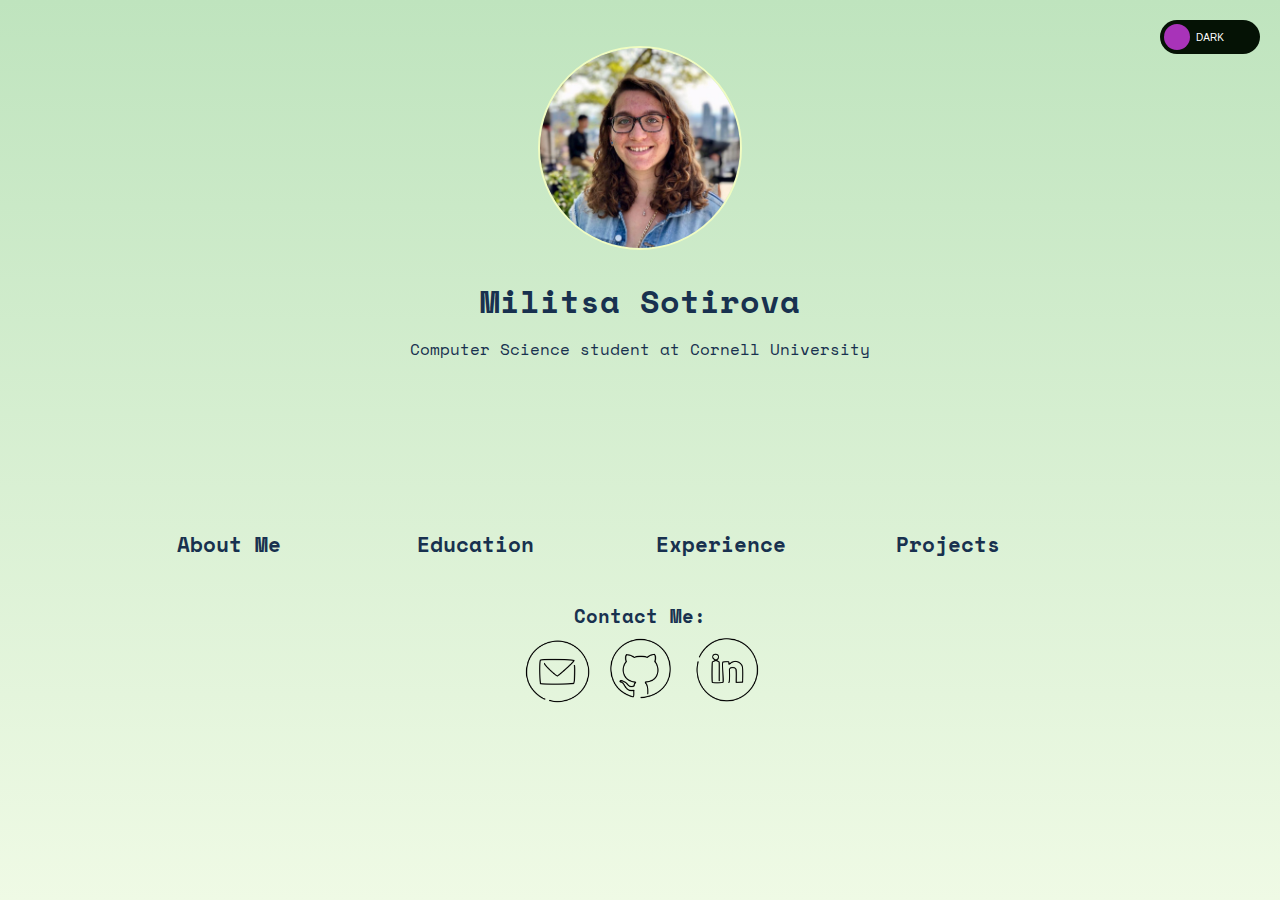
==== index.html @ 8939e17a "more logs" ====
<!DOCTYPE html>
<html lang="en">

<head>
    <title>Militsa Sotirova</title>
    <link href="https://fonts.googleapis.com/css?family=Space+Mono:400,400i&display=swap" rel="stylesheet">
    <link href="./styles/light-home.css" rel="stylesheet" id="theme-link">
    <link href="./styles/toggle.css" rel="stylesheet">
</head>

<body id="body">
    <label class="switch">
        <input type="checkbox" id="togBtn">
        <div class="slider round">
            <span class="light">LIGHT</span>
            <span class="dark">DARK</span>
        </div>
    </label>

    <div class="centerpiece">
        <img src="./images/face.jpg" alt="headshot">
        <h1>Militsa Sotirova</h1>
        <p>Computer Science student at Cornell University</p>
    </div>

    <div class="grid-container">
        <div class="grid-item">
            <p><a href="views/aboutme.html"><strong>About Me</strong></a></p>
        </div>

        <div class="grid-item">
            <p><a href="views/education.html"><strong>Education</strong></a></p>
        </div>

        <div class="grid-item">
            <p><a href="views/experience.html"><strong>Experience</strong></a></p>
        </div>

        <div class="grid-item">
            <p><a href="views/projects.html"><strong>Projects</strong></a></p>
        </div>
    </div>

    <footer>
        <h3>Contact Me:</h3>
        <a href="mailto: militsasotirova@gmail.com" target="_blank"><img src="./images/black-mail.png" title="email"
                alt="email"></a>
        <a href="https://github.com/militsasotirova" target="_blank"><img src="./images/black-github.png" title="github"
                alt="github"></a>
        <a href="https://www.linkedin.com/in/militsa-sotirova-5362a7177" target="_blank"><img
                src="./images/black-linkedin.png" title="linkedin" alt="linkedin"></a>
    </footer>

    <script>
    const toggleSwitch = document.getElementsByClassName("switch")[0];
    const theme = document.querySelector("#theme-link");

    function toggleLightDark(e) {
        if (e.target.checked) {
            theme.href = "./styles/dark-home.css";
            document.cookie = 'theme=dark';
        }
        else {
            theme.href = "./styles/light-home.css";
            document.cookie = 'theme=light';
        }  
    }
    toggleSwitch.addEventListener('change', toggleLightDark, false);

    function isDark() {
        console.log(document.cookie);
        return document.cookie.match(/theme=dark/i) != null;
    }

    function setTheme() {
        if (isDark()) {
            theme.href = "../styles/dark-home.css";
            var t = document.getElementById("togBtn");
            t.checked = true;
            document.cookie = 'theme=dark';
        } else {
            theme.href = "../styles/light-home.css";
            var t = document.getElementById("togBtn");
            t.checked = false;
            document.cookie = 'theme=light';
        }
    }

    (function() {
        setTheme();
    })();
    </script>
</body>


</html>
---- styles/light-home.css ----
html {
    height: 100%;
}

body {
    height: 100%;
    background-image: linear-gradient(#bfe4be, #effae5);
    background-repeat: no-repeat;
    background-attachment: fixed;
    resize: vertical;
    font-family: 'Space Mono', monospace;
    color: #18314F;
}

.centerpiece img {
  border-radius: 50%;
  width: 200px;
  height: 200px;
  border: 2px solid #f0fcc2;
}

.centerpiece p {
  margin-top: -10px;
}

p {
  font-size: 130%;
}

.centerpiece p {
  font-size: 100%;
}

a {
  text-decoration: none;
  color: #18314F;
}

a:hover {
  color: #69818e;
}

footer {
  margin-top: -10px;
  text-align: center;
}

footer h3 {
  margin-bottom: 1px;
}

footer img {
  width: 75px;
  height: 75px;
}

.centerpiece {
  width: 100%;
  height: 50%;
  display: inline-block;
  text-align: center;
  margin-top: 3%;
}

.grid-container {
  width: 75%;
  margin: auto;
  display: grid;
  grid-template-columns: repeat(4, 1fr);
  padding: 1%;
  grid-gap: 10px;
}

.grid-item {
  margin: auto;
  width: 90%;
}
---- styles/toggle.css ----
.switch {
  position: fixed;
  right: 20px;
  top: 20px;
  display: inline-block;
  width: 100px;
  height: 34px;
  z-index: 1;
}

.switch input {display:none;}

.slider {
  position: absolute;
  cursor: pointer;
  top: 0;
  left: 0;
  right: 0;
  bottom: 0;
  background-color: #051205;
  -webkit-transition: .4s;
  transition: .4s;
}

.slider:before {
  position: absolute;
  content: "";
  height: 26px;
  width: 26px;
  left: 4px;
  bottom: 4px;
  background-color: #a833b9;
  -webkit-transition: .4s;
  transition: .4s;
}

input:checked + .slider {
  background-color: #bfe4be;
}

input:focus + .slider {
  box-shadow: 0 0 1px #2196F3;
}

input:checked + .slider:before {
  -webkit-transform: translateX(65px);
  -ms-transform: translateX(65px);
  transform: translateX(65px);
}

/*------ ADDED CSS ---------*/
.light
{
  display: none;
  color: #18314F;
}

.dark {
  color: white;
}

.light, .dark
{
  position: absolute;
  transform: translate(-50%,-50%);
  top: 50%;
  left: 50%;
  font-size: 10px;
  font-family: Poppins, sans-serif;
}

input:checked+ .slider .light
{display: block;}

input:checked + .slider .dark
{display: none;}

/*--------- END --------*/

/* Rounded sliders */
.slider.round {
  border-radius: 34px;
}

.slider.round:before {
  border-radius: 50%;}
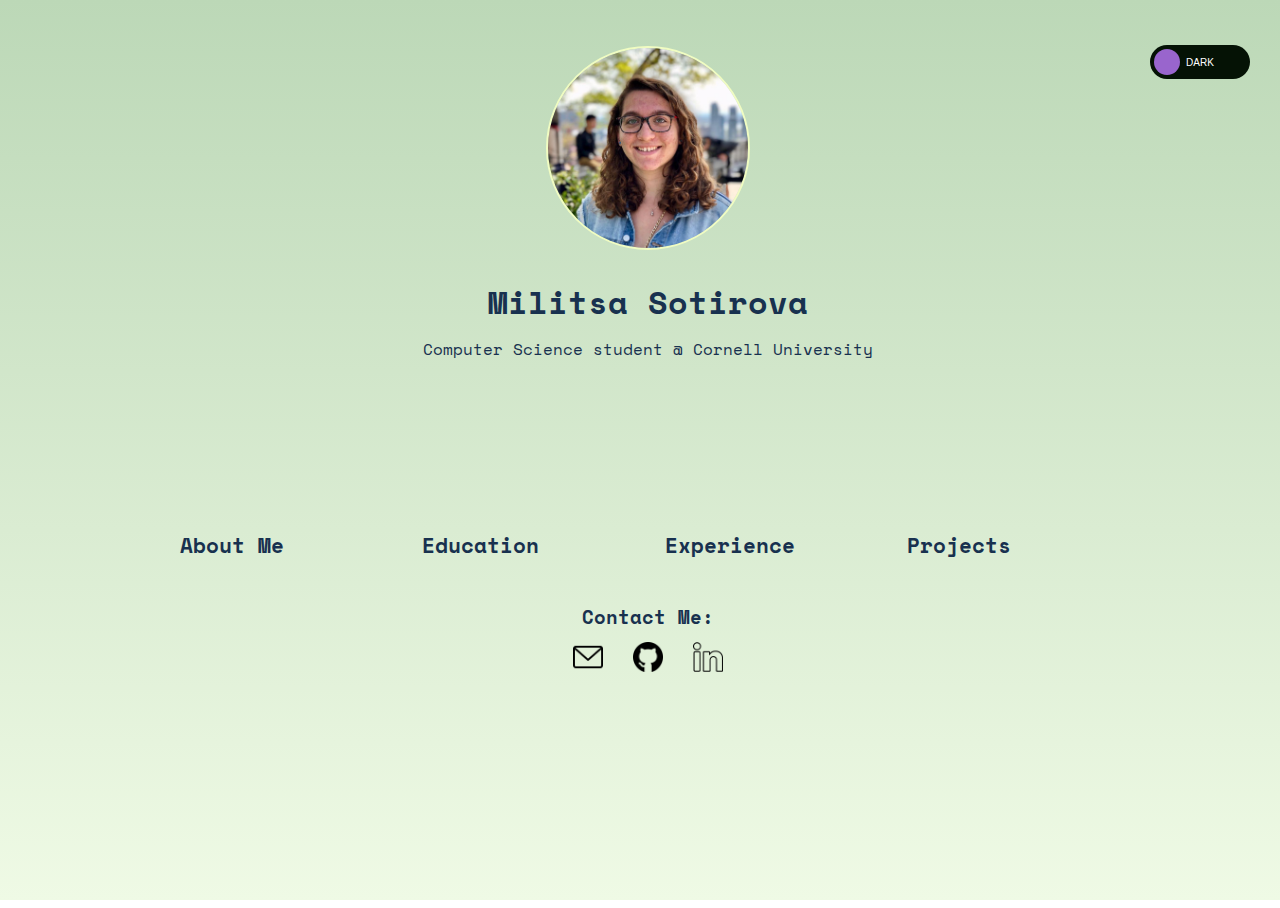
==== commit 9ae7de99: "more updates" ====
--- a/index.html
+++ b/index.html
@@ -6,6 +6,7 @@
     <link href="https://fonts.googleapis.com/css?family=Space+Mono:400,400i&display=swap" rel="stylesheet">
     <link href="./styles/light-home.css" rel="stylesheet" id="theme-link">
     <link href="./styles/toggle.css" rel="stylesheet">
+    <link rel="shortcut icon" type="image/x-icon" href="./images/m.png" />
 </head>
 
 <body id="body">
@@ -20,75 +21,72 @@
     <div class="centerpiece">
         <img src="./images/face.jpg" alt="headshot">
         <h1>Militsa Sotirova</h1>
-        <p>Computer Science student at Cornell University</p>
+        <p>Computer Science student @ Cornell University</p>
     </div>
 
     <div class="grid-container">
         <div class="grid-item">
-            <p><a href="views/aboutme.html"><strong>About Me</strong></a></p>
+            <p><a href="./aboutme.html"><strong>About Me</strong></a></p>
         </div>
 
         <div class="grid-item">
-            <p><a href="views/education.html"><strong>Education</strong></a></p>
+            <p><a href="./education.html"><strong>Education</strong></a></p>
         </div>
 
         <div class="grid-item">
-            <p><a href="views/experience.html"><strong>Experience</strong></a></p>
+            <p><a href="./experience.html"><strong>Experience</strong></a></p>
         </div>
 
         <div class="grid-item">
-            <p><a href="views/projects.html"><strong>Projects</strong></a></p>
+            <p><a href="./projects.html"><strong>Projects</strong></a></p>
         </div>
     </div>
 
     <footer>
         <h3>Contact Me:</h3>
-        <a href="mailto: militsasotirova@gmail.com" target="_blank"><img src="./images/black-mail.png" title="email"
+        <a href="mailto: militsasotirova@gmail.com" target="_blank"><img src="./images/mail.png" title="email"
                 alt="email"></a>
-        <a href="https://github.com/militsasotirova" target="_blank"><img src="./images/black-github.png" title="github"
+        <a href="https://github.com/militsasotirova" target="_blank"><img src="./images/github.png" title="github"
                 alt="github"></a>
         <a href="https://www.linkedin.com/in/militsa-sotirova-5362a7177" target="_blank"><img
-                src="./images/black-linkedin.png" title="linkedin" alt="linkedin"></a>
+                src="./images/linkedin.png" title="linkedin" alt="linkedin"></a>
     </footer>
 
     <script>
-    const toggleSwitch = document.getElementsByClassName("switch")[0];
-    const theme = document.querySelector("#theme-link");
+        const toggleSwitch = document.getElementsByClassName("switch")[0];
+        const theme = document.querySelector("#theme-link");
 
-    function toggleLightDark(e) {
-        if (e.target.checked) {
-            theme.href = "./styles/dark-home.css";
-            document.cookie = 'theme=dark';
+        function toggleLightDark(e) {
+            if (e.target.checked) {
+                theme.href = "./styles/dark-home.css";
+                document.cookie = 'theme=dark';
+            }
+            else {
+                theme.href = "./styles/light-home.css";
+                document.cookie = 'theme=light';
+            }
         }
-        else {
-            theme.href = "./styles/light-home.css";
-            document.cookie = 'theme=light';
-        }  
-    }
-    toggleSwitch.addEventListener('change', toggleLightDark, false);
+        toggleSwitch.addEventListener('change', toggleLightDark, false);
 
-    function isDark() {
-        console.log(document.cookie);
-        return document.cookie.match(/theme=dark/i) != null;
-    }
+        function isDark() {
+            return document.cookie.match(/theme=dark/i) != null;
+        }
 
-    function setTheme() {
-        if (isDark()) {
-            theme.href = "../styles/dark-home.css";
-            var t = document.getElementById("togBtn");
-            t.checked = true;
-            document.cookie = 'theme=dark';
-        } else {
-            theme.href = "../styles/light-home.css";
-            var t = document.getElementById("togBtn");
-            t.checked = false;
-            document.cookie = 'theme=light';
+        function setTheme() {
+            if (isDark()) {
+                theme.href = "./styles/dark-home.css";
+                var t = document.getElementById("togBtn");
+                t.checked = true;
+            } else {
+                theme.href = "./styles/light-home.css";
+                var t = document.getElementById("togBtn");
+                t.checked = false;
+            }
         }
-    }
 
-    (function() {
-        setTheme();
-    })();
+        (function () {
+            setTheme();
+        })();
     </script>
 </body>
 
--- a/styles/light-home.css
+++ b/styles/light-home.css
@@ -4,7 +4,8 @@
 
 body {
     height: 100%;
-    background-image: linear-gradient(#bfe4be, #effae5);
+    width: 100%;
+    background-image: linear-gradient(#BCD8B7, #effae5);
     background-repeat: no-repeat;
     background-attachment: fixed;
     resize: vertical;
@@ -50,8 +51,17 @@
 }
 
 footer img {
-  width: 75px;
-  height: 75px;
+  width: 30px;
+  height: 30px;
+  transition: 0.3s;
+  padding: 10px;
+}
+
+footer img:hover {
+  width: 30px;
+  height: 30px;
+  box-shadow: 0 1px 16px 0 #91917b; 
+  border-radius: 5px;
 }
 
 .centerpiece {
--- a/styles/toggle.css
+++ b/styles/toggle.css
@@ -1,7 +1,7 @@
 .switch {
   position: fixed;
-  right: 20px;
-  top: 20px;
+  right: 30px;
+  top: 45px;
   display: inline-block;
   width: 100px;
   height: 34px;
@@ -29,7 +29,7 @@
   width: 26px;
   left: 4px;
   bottom: 4px;
-  background-color: #a833b9;
+  background-color: #9965CD;
   -webkit-transition: .4s;
   transition: .4s;
 }
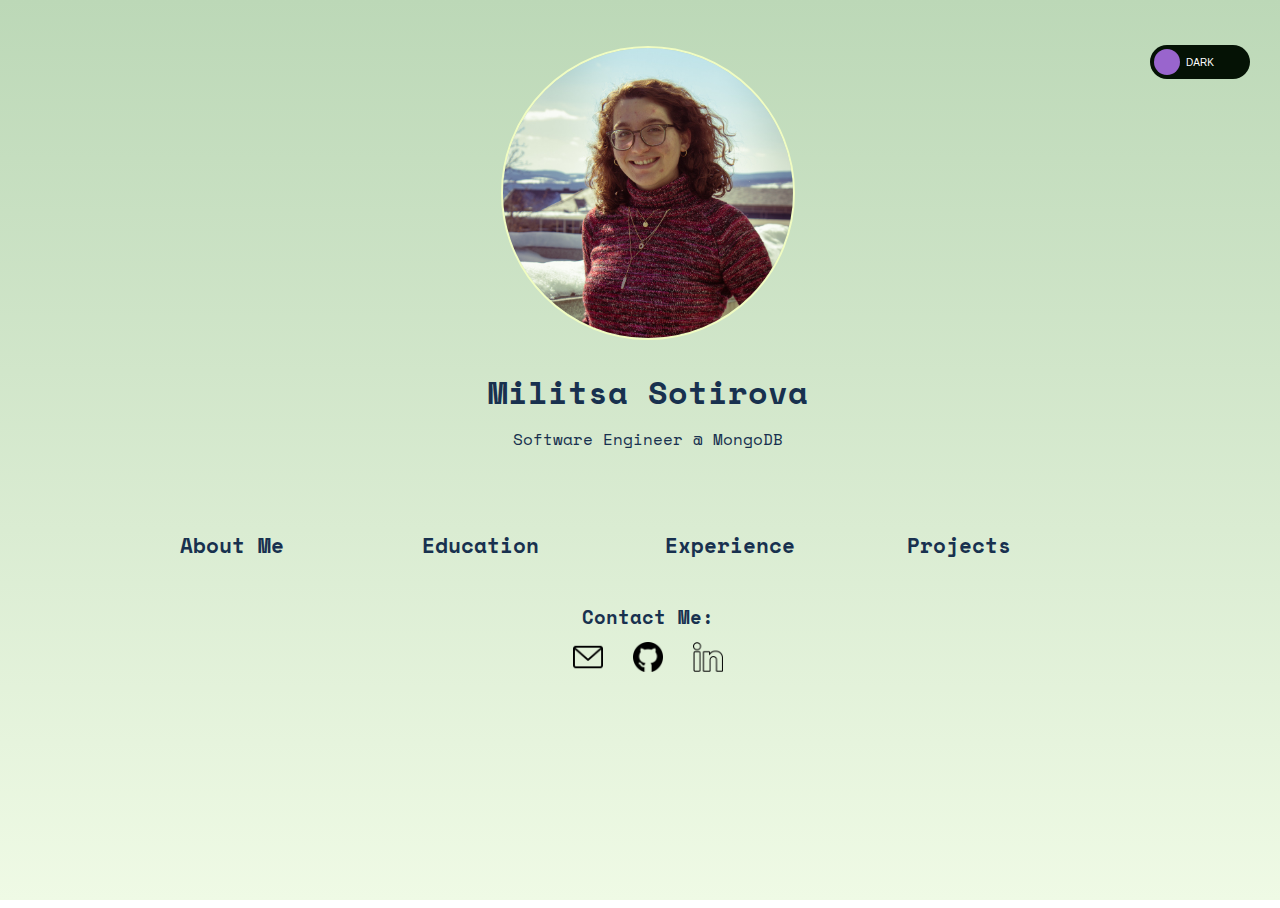
==== commit 6c79b02c: "Update index.html" ====
--- a/index.html
+++ b/index.html
@@ -21,7 +21,7 @@
     <div class="centerpiece">
         <img src="./images/face.jpg" alt="headshot">
         <h1>Militsa Sotirova</h1>
-        <p>Computer Science student @ Cornell University</p>
+        <p>Software Engineer @ MongoDB</p>
     </div>
 
     <div class="grid-container">
@@ -91,4 +91,4 @@
 </body>
 
 
-</html>+</html>
--- a/styles/light-home.css
+++ b/styles/light-home.css
@@ -15,8 +15,8 @@
 
 .centerpiece img {
   border-radius: 50%;
-  width: 200px;
-  height: 200px;
+  width: 290px;
+  height: 290px;
   border: 2px solid #f0fcc2;
 }
 
